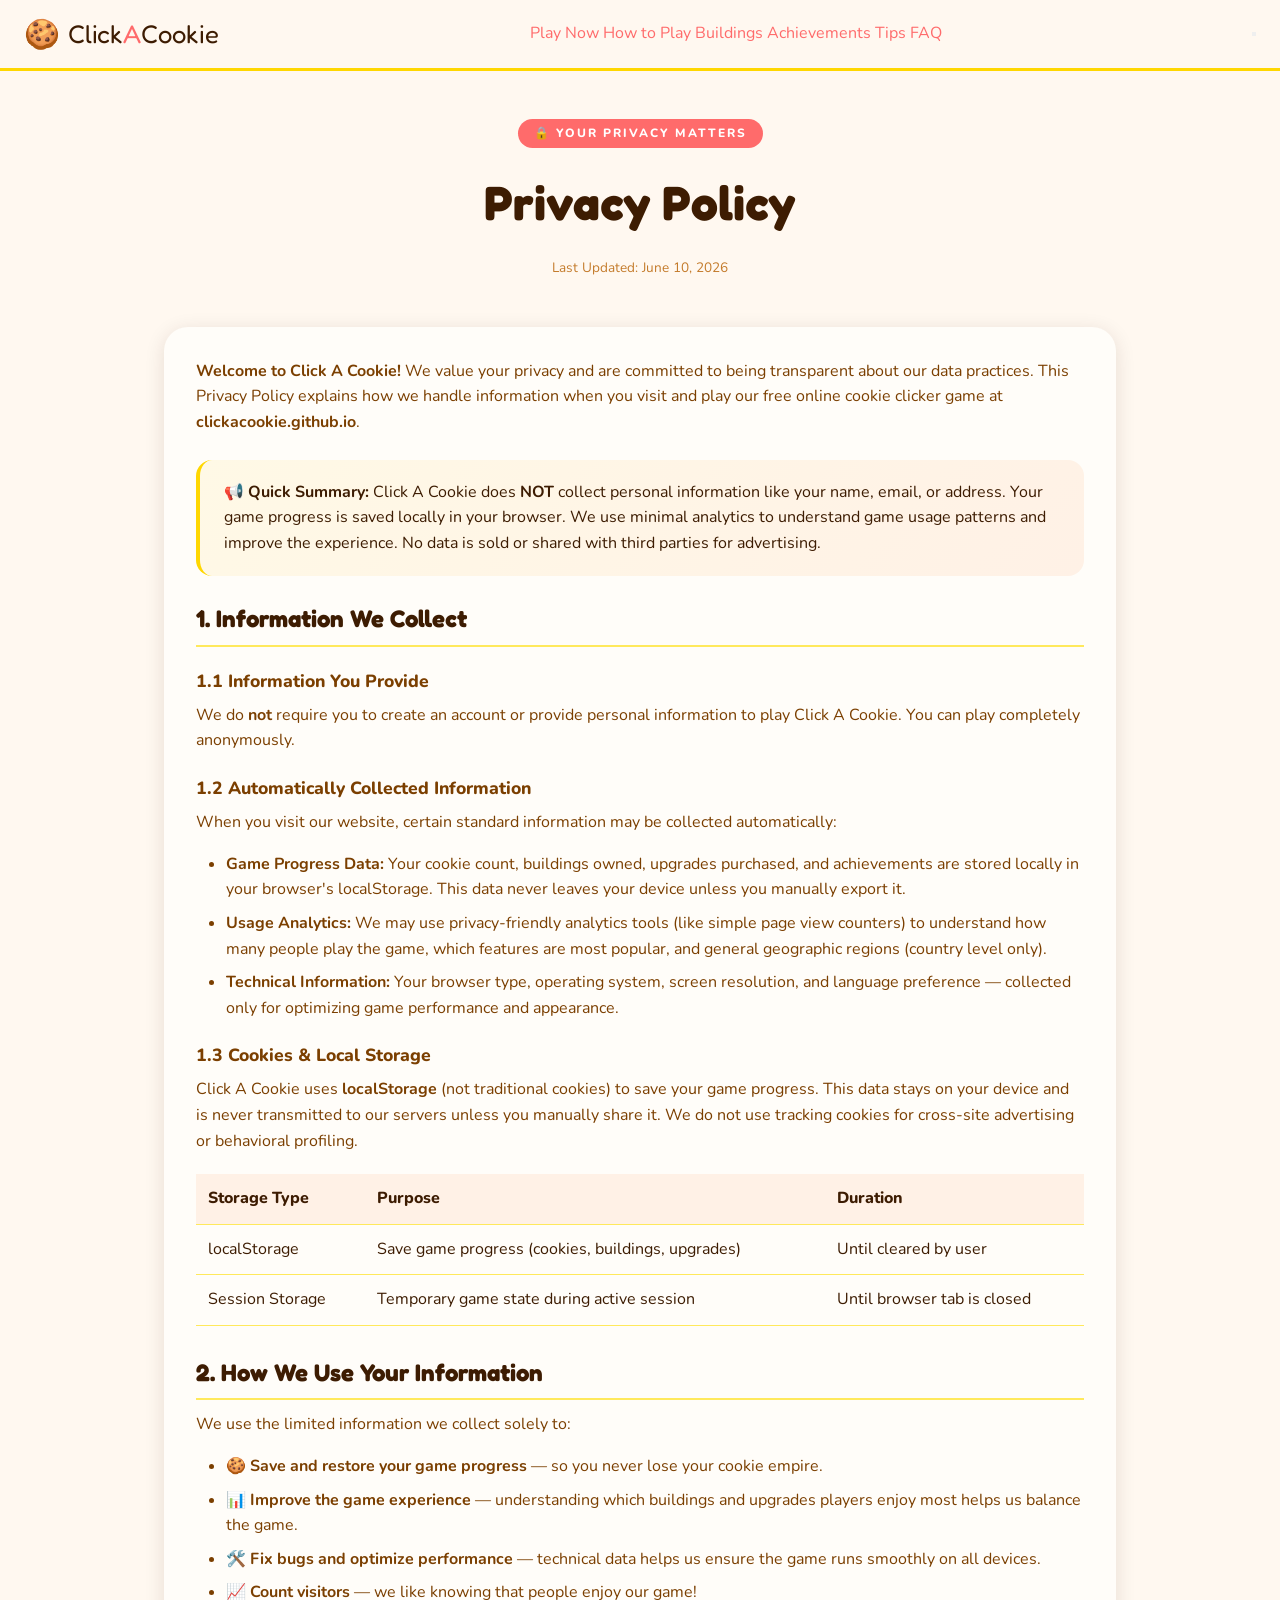
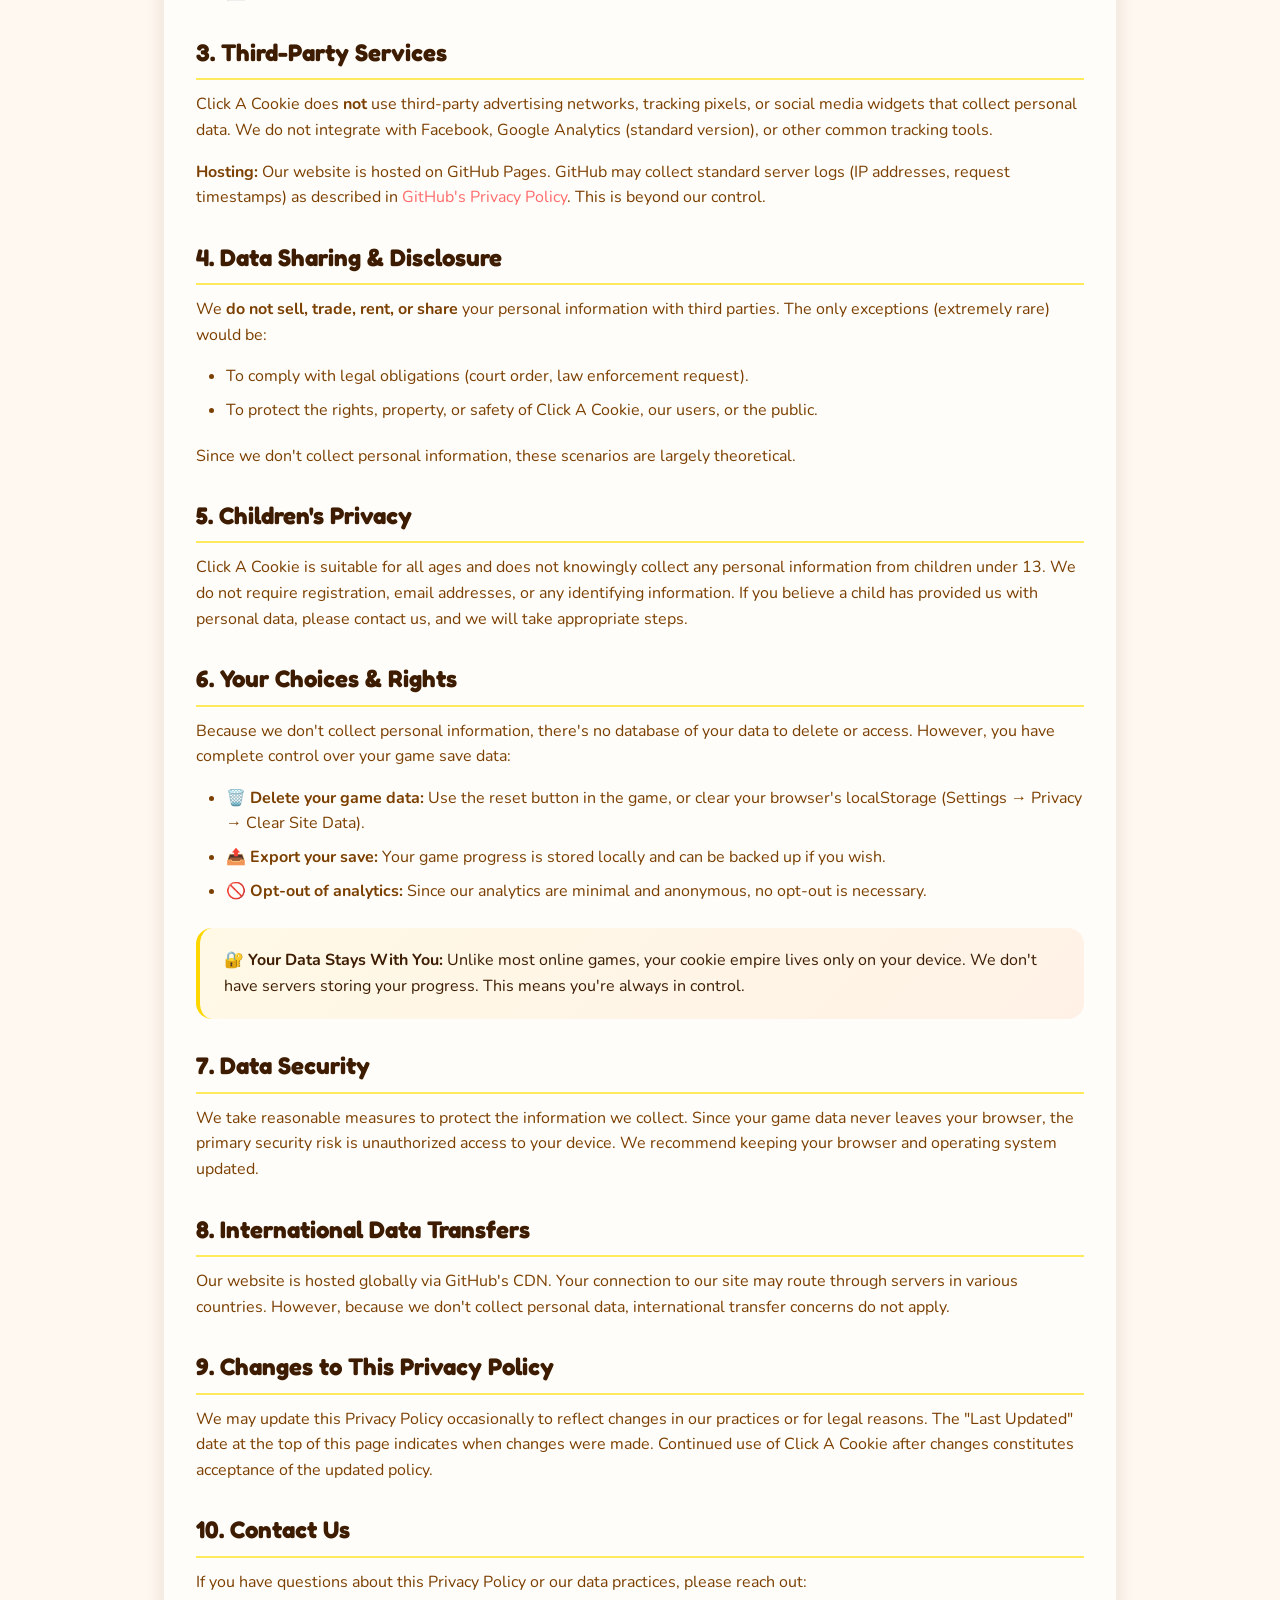
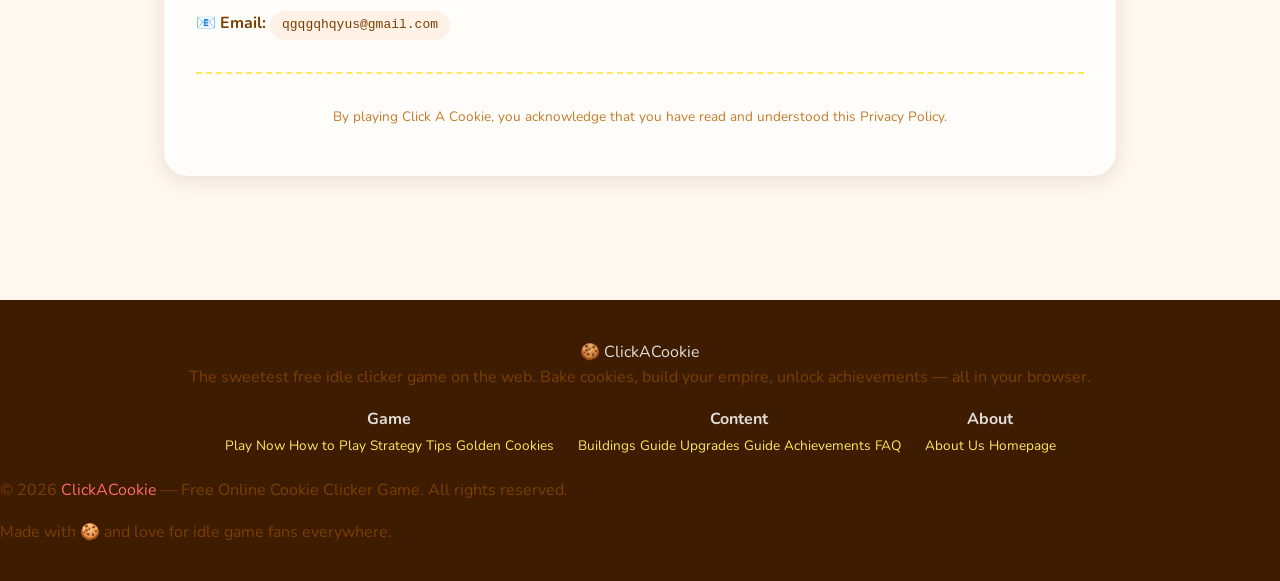
==== privacy.html @ 061d8b6d "Create privacy.html" ====
<!DOCTYPE html>
<html lang="en">
<head>
  <meta charset="UTF-8" />
  <meta name="viewport" content="width=device-width, initial-scale=1.0" />
  <title>Privacy Policy – Click A Cookie</title>
  <meta name="description" content="Privacy policy for Click A Cookie – Learn how we protect your data, what information we collect, and your privacy rights while playing our free online cookie clicker game." />
  <meta name="robots" content="index, follow" />
  <link rel="canonical" href="https://clickacookie.github.io/privacy.html" />
  <link rel="icon" type="image/png" sizes="32x32" href="/favicon.png">

  <!-- Open Graph -->
  <meta property="og:type" content="website" />
  <meta property="og:url" content="https://clickacookie.github.io/privacy.html" />
  <meta property="og:title" content="Privacy Policy – Click A Cookie" />
  <meta property="og:description" content="Read our privacy policy to understand how Click A Cookie handles your data. We respect your privacy and are transparent about our practices." />
  <meta property="og:image" content="https://clickacookie.github.io/og-image.png" />

  <link rel="preconnect" href="https://fonts.googleapis.com" />
  <link rel="preconnect" href="https://fonts.gstatic.com" crossorigin />
  <link href="https://fonts.googleapis.com/css2?family=Fredoka+One&family=Nunito:wght@400;600;700;800&display=swap" rel="stylesheet" />
  <style>
    :root {
      --cream:       #FFF8F0;
      --cream-alt:   #FFF1E6;
      --warm-white:  #FFFDF9;
      --brown-dark:  #3D1C02;
      --brown-mid:   #7B3F00;
      --brown-light: #C47B2B;
      --coral:       #FF6B6B;
      --coral-light: #FF8E8E;
      --pink:        #FF8DC7;
      --gold:        #FFD700;
      --gold-light:  #FFE95C;
      --gold-dark:   #C89B0A;
      --green:       #4CAF50;
      --purple:      #9C27B0;
      --blue:        #4FC3F7;
      --shadow:      rgba(61,28,2,0.12);
      --shadow-lg:   rgba(61,28,2,0.22);
      --radius-sm:   8px;
      --radius-md:   16px;
      --radius-lg:   24px;
      --font-display: 'Fredoka One', cursive;
      --font-body:    'Nunito', sans-serif;
    }

    * { margin: 0; padding: 0; box-sizing: border-box; }
    body {
      font-family: var(--font-body);
      background: var(--cream);
      color: var(--brown-dark);
      line-height: 1.6;
    }
    a { text-decoration: none; color: var(--coral); transition: color 0.2s; }
    a:hover { color: var(--gold-dark); }

    /* Header */
    .site-header {
      position: sticky;
      top: 0;
      z-index: 1000;
      background: var(--cream);
      border-bottom: 3px solid var(--gold);
    }
    .header-inner {
      max-width: 1300px;
      margin: 0 auto;
      padding: 0 24px;
      height: 68px;
      display: flex;
      align-items: center;
      justify-content: space-between;
    }
    .logo {
      display: flex;
      align-items: center;
      gap: 8px;
      font-family: var(--font-display);
      font-size: 1.6rem;
      color: var(--brown-dark);
    }
    .logo-icon { font-size: 1.8rem; animation: spin-slow 8s linear infinite; display: inline-block; }
    .logo-accent { color: var(--coral); }
    .back-link {
      background: var(--cream-alt);
      padding: 8px 18px;
      border-radius: 30px;
      font-weight: 700;
      color: var(--brown-mid);
      transition: all 0.2s;
    }
    .back-link:hover {
      background: var(--coral);
      color: white;
    }

    /* Main Content */
    .privacy-container {
      max-width: 1000px;
      margin: 0 auto;
      padding: 48px 24px 72px;
    }
    .privacy-header {
      text-align: center;
      margin-bottom: 48px;
    }
    .privacy-badge {
      display: inline-block;
      background: var(--coral);
      color: white;
      font-size: 0.75rem;
      font-weight: 800;
      text-transform: uppercase;
      letter-spacing: 2px;
      padding: 5px 16px;
      border-radius: 30px;
      margin-bottom: 16px;
    }
    h1 {
      font-family: var(--font-display);
      font-size: clamp(2rem, 5vw, 3rem);
      color: var(--brown-dark);
      margin-bottom: 16px;
    }
    .last-updated {
      color: var(--brown-light);
      font-size: 0.85rem;
    }
    .privacy-card {
      background: var(--warm-white);
      border-radius: var(--radius-lg);
      padding: 32px;
      box-shadow: 0 4px 20px var(--shadow);
      margin-bottom: 32px;
    }
    h2 {
      font-family: var(--font-display);
      font-size: 1.5rem;
      color: var(--brown-dark);
      margin: 28px 0 12px 0;
      padding-bottom: 6px;
      border-bottom: 2px solid var(--gold-light);
    }
    h2:first-of-type { margin-top: 0; }
    h3 {
      font-size: 1.1rem;
      font-weight: 800;
      color: var(--brown-mid);
      margin: 20px 0 8px 0;
    }
    p {
      margin-bottom: 16px;
      color: var(--brown-mid);
    }
    ul, ol {
      margin: 12px 0 20px 30px;
      color: var(--brown-mid);
    }
    li {
      margin: 8px 0;
    }
    .highlight-box {
      background: linear-gradient(135deg, #FFF9E6, #FFF1E6);
      border-left: 4px solid var(--gold);
      padding: 20px 24px;
      border-radius: var(--radius-md);
      margin: 24px 0;
    }
    .highlight-box p:last-child { margin-bottom: 0; }
    hr {
      border: none;
      border-top: 2px dashed var(--gold-light);
      margin: 32px 0;
    }
    table {
      width: 100%;
      border-collapse: collapse;
      margin: 20px 0;
    }
    th, td {
      padding: 12px;
      text-align: left;
      border-bottom: 1px solid var(--gold-light);
    }
    th {
      background: var(--cream-alt);
      font-weight: 800;
      color: var(--brown-dark);
    }
    .contact-email {
      background: var(--cream-alt);
      display: inline-block;
      padding: 4px 12px;
      border-radius: 20px;
      font-family: monospace;
    }

    /* Footer */
    .site-footer {
      background: var(--brown-dark);
      color: rgba(255,255,255,0.85);
      padding: 40px 0 20px;
      margin-top: 20px;
    }
    .footer-inner {
      max-width: 1100px;
      margin: 0 auto;
      padding: 0 24px;
      text-align: center;
    }
    .footer-links {
      display: flex;
      justify-content: center;
      gap: 24px;
      flex-wrap: wrap;
      margin-bottom: 20px;
    }
    .footer-links a {
      color: var(--gold-light);
      font-size: 0.85rem;
    }
    .footer-links a:hover { color: var(--gold); }
    .copyright {
      font-size: 0.8rem;
      color: rgba(255,255,255,0.45);
    }

    @keyframes spin-slow {
      from { transform: rotate(0deg); }
      to { transform: rotate(360deg); }
    }

    @media (max-width: 768px) {
      .privacy-card { padding: 20px; }
      .privacy-container { padding: 32px 16px 48px; }
      h2 { font-size: 1.3rem; }
      ul, ol { margin-left: 20px; }
    }
  </style>
</head>
<body>

<div id="header-placeholder"></div>

<main class="privacy-container">
  <div class="privacy-header">
    <span class="privacy-badge">🔒 YOUR PRIVACY MATTERS</span>
    <h1>Privacy Policy</h1>
    <p class="last-updated">Last Updated: June 10, 2026</p>
  </div>

  <div class="privacy-card">
    <p><strong>Welcome to Click A Cookie!</strong> We value your privacy and are committed to being transparent about our data practices. This Privacy Policy explains how we handle information when you visit and play our free online cookie clicker game at <strong>clickacookie.github.io</strong>.</p>

    <div class="highlight-box">
      <strong>📢 Quick Summary:</strong> Click A Cookie does <strong>NOT</strong> collect personal information like your name, email, or address. Your game progress is saved locally in your browser. We use minimal analytics to understand game usage patterns and improve the experience. No data is sold or shared with third parties for advertising.
    </div>

    <h2>1. Information We Collect</h2>
    <h3>1.1 Information You Provide</h3>
    <p>We do <strong>not</strong> require you to create an account or provide personal information to play Click A Cookie. You can play completely anonymously.</p>

    <h3>1.2 Automatically Collected Information</h3>
    <p>When you visit our website, certain standard information may be collected automatically:</p>
    <ul>
      <li><strong>Game Progress Data:</strong> Your cookie count, buildings owned, upgrades purchased, and achievements are stored locally in your browser's localStorage. This data never leaves your device unless you manually export it.</li>
      <li><strong>Usage Analytics:</strong> We may use privacy-friendly analytics tools (like simple page view counters) to understand how many people play the game, which features are most popular, and general geographic regions (country level only).</li>
      <li><strong>Technical Information:</strong> Your browser type, operating system, screen resolution, and language preference — collected only for optimizing game performance and appearance.</li>
    </ul>

    <h3>1.3 Cookies & Local Storage</h3>
    <p>Click A Cookie uses <strong>localStorage</strong> (not traditional cookies) to save your game progress. This data stays on your device and is never transmitted to our servers unless you manually share it. We do not use tracking cookies for cross-site advertising or behavioral profiling.</p>

    <table>
      <tr>
        <th>Storage Type</th>
        <th>Purpose</th>
        <th>Duration</th>
      </tr>
      <tr>
        <td>localStorage</td>
        <td>Save game progress (cookies, buildings, upgrades)</td>
        <td>Until cleared by user</td>
      </tr>
      <tr>
        <td>Session Storage</td>
        <td>Temporary game state during active session</td>
        <td>Until browser tab is closed</td>
      </tr>
    </table>

    <h2>2. How We Use Your Information</h2>
    <p>We use the limited information we collect solely to:</p>
    <ul>
      <li>🍪 <strong>Save and restore your game progress</strong> — so you never lose your cookie empire.</li>
      <li>📊 <strong>Improve the game experience</strong> — understanding which buildings and upgrades players enjoy most helps us balance the game.</li>
      <li>🛠️ <strong>Fix bugs and optimize performance</strong> — technical data helps us ensure the game runs smoothly on all devices.</li>
      <li>📈 <strong>Count visitors</strong> — we like knowing that people enjoy our game!</li>
    </ul>

    <h2>3. Third-Party Services</h2>
    <p>Click A Cookie does <strong>not</strong> use third-party advertising networks, tracking pixels, or social media widgets that collect personal data. We do not integrate with Facebook, Google Analytics (standard version), or other common tracking tools.</p>
    <p><strong>Hosting:</strong> Our website is hosted on GitHub Pages. GitHub may collect standard server logs (IP addresses, request timestamps) as described in <a href="https://docs.github.com/en/site-policy/privacy-policies/github-general-privacy-statement" target="_blank" rel="noopener noreferrer">GitHub's Privacy Policy</a>. This is beyond our control.</p>

    <h2>4. Data Sharing & Disclosure</h2>
    <p>We <strong>do not sell, trade, rent, or share</strong> your personal information with third parties. The only exceptions (extremely rare) would be:</p>
    <ul>
      <li>To comply with legal obligations (court order, law enforcement request).</li>
      <li>To protect the rights, property, or safety of Click A Cookie, our users, or the public.</li>
    </ul>
    <p>Since we don't collect personal information, these scenarios are largely theoretical.</p>

    <h2>5. Children's Privacy</h2>
    <p>Click A Cookie is suitable for all ages and does not knowingly collect any personal information from children under 13. We do not require registration, email addresses, or any identifying information. If you believe a child has provided us with personal data, please contact us, and we will take appropriate steps.</p>

    <h2>6. Your Choices & Rights</h2>
    <p>Because we don't collect personal information, there's no database of your data to delete or access. However, you have complete control over your game save data:</p>
    <ul>
      <li>🗑️ <strong>Delete your game data:</strong> Use the reset button in the game, or clear your browser's localStorage (Settings → Privacy → Clear Site Data).</li>
      <li>📤 <strong>Export your save:</strong> Your game progress is stored locally and can be backed up if you wish.</li>
      <li>🚫 <strong>Opt-out of analytics:</strong> Since our analytics are minimal and anonymous, no opt-out is necessary.</li>
    </ul>

    <div class="highlight-box">
      <strong>🔐 Your Data Stays With You:</strong> Unlike most online games, your cookie empire lives only on your device. We don't have servers storing your progress. This means you're always in control.
    </div>

    <h2>7. Data Security</h2>
    <p>We take reasonable measures to protect the information we collect. Since your game data never leaves your browser, the primary security risk is unauthorized access to your device. We recommend keeping your browser and operating system updated.</p>

    <h2>8. International Data Transfers</h2>
    <p>Our website is hosted globally via GitHub's CDN. Your connection to our site may route through servers in various countries. However, because we don't collect personal data, international transfer concerns do not apply.</p>

    <h2>9. Changes to This Privacy Policy</h2>
    <p>We may update this Privacy Policy occasionally to reflect changes in our practices or for legal reasons. The "Last Updated" date at the top of this page indicates when changes were made. Continued use of Click A Cookie after changes constitutes acceptance of the updated policy.</p>

    <h2>10. Contact Us</h2>
    <p>If you have questions about this Privacy Policy or our data practices, please reach out:</p>
    <p><strong>📧 Email:</strong> <span class="contact-email">qgqgqhqyus@gmail.com</span></p>
    

    <hr />

    <p style="font-size: 0.85rem; text-align: center; color: var(--brown-light);">
      By playing Click A Cookie, you acknowledge that you have read and understood this Privacy Policy.
    </p>
  </div>
</main>

  <div id="footer-placeholder"></div>

<script src="js/header.js"></script>
  <script src="js/footer.js"></script>
  <script src="js/game.js"></script>

</body>
</html>
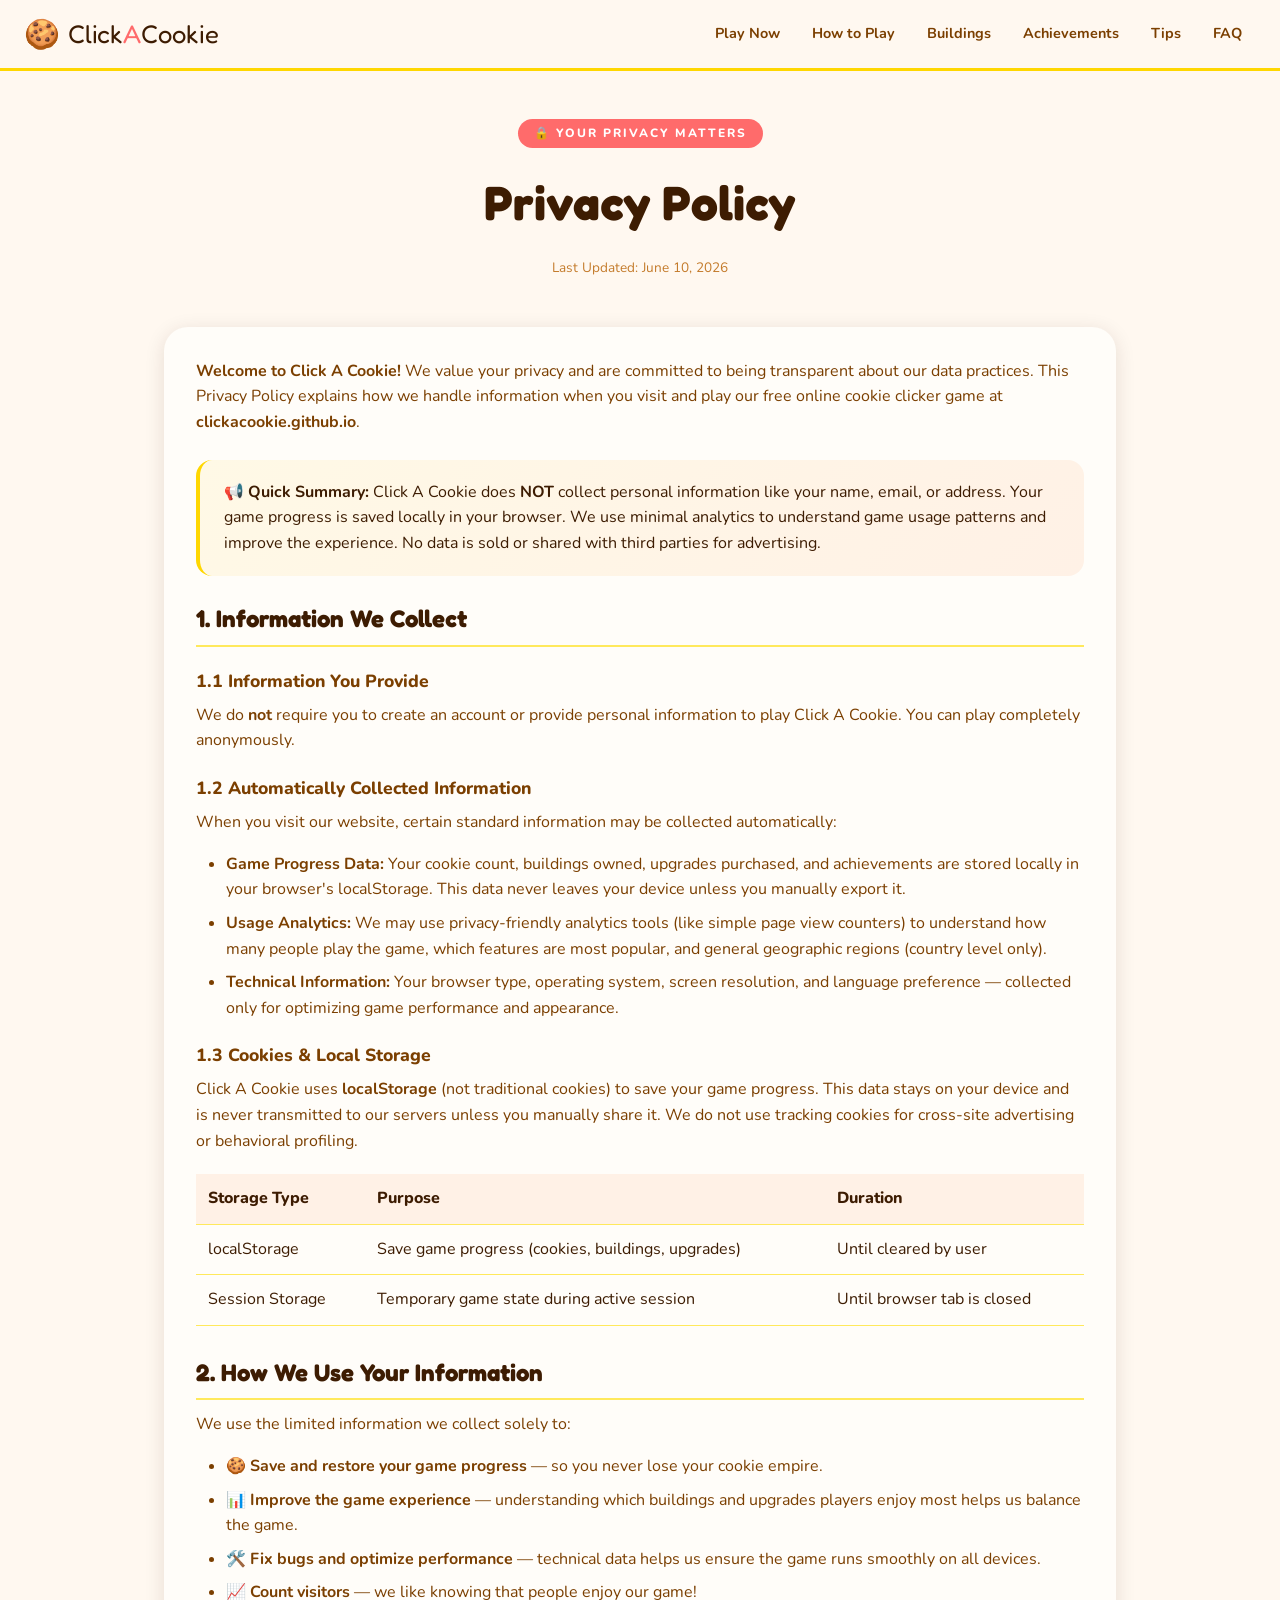
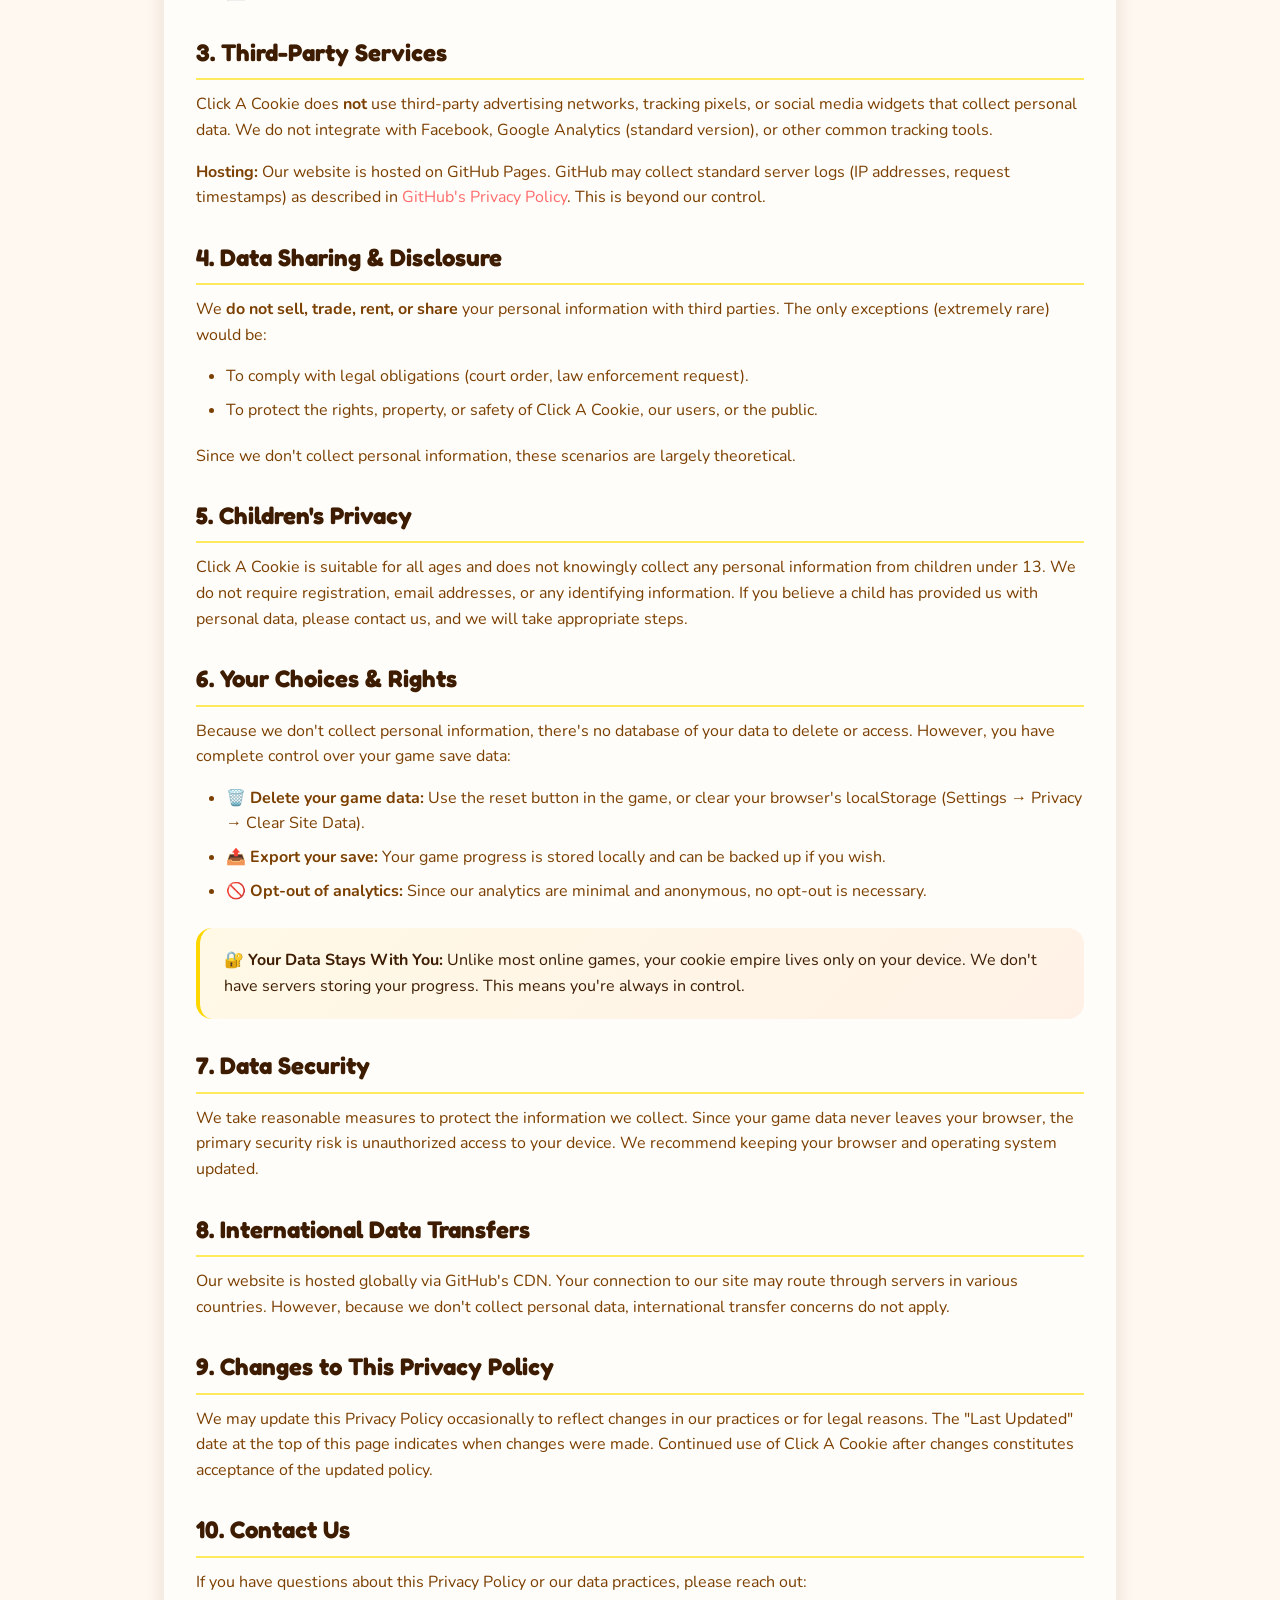
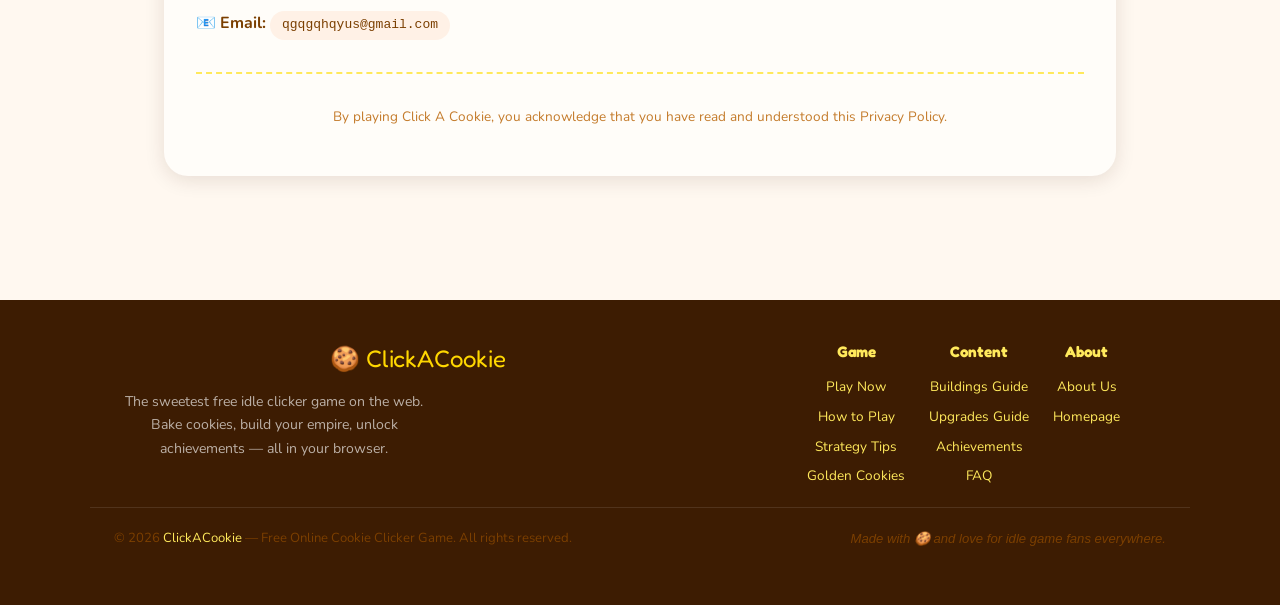
==== commit 1efcb783: "Update privacy.html" ====
--- a/privacy.html
+++ b/privacy.html
@@ -8,6 +8,7 @@
   <meta name="robots" content="index, follow" />
   <link rel="canonical" href="https://clickacookie.github.io/privacy.html" />
   <link rel="icon" type="image/png" sizes="32x32" href="/favicon.png">
+  <link rel="stylesheet" href="css/style.css" />
 
   <!-- Open Graph -->
   <meta property="og:type" content="website" />
--- a/css/style.css
+++ b/css/style.css
@@ -0,0 +1,884 @@
+/* ============================================================
+   CLICK A COOKIE — style.css
+   Palette: Cream bg, coral/pink accents, golden highlights,
+   candy-bright greens & purples, warm browns
+   ============================================================ */
+
+:root {
+  --cream:       #FFF8F0;
+  --cream-alt:   #FFF1E6;
+  --warm-white:  #FFFDF9;
+  --brown-dark:  #3D1C02;
+  --brown-mid:   #7B3F00;
+  --brown-light: #C47B2B;
+  --coral:       #FF6B6B;
+  --coral-light: #FF8E8E;
+  --pink:        #FF8DC7;
+  --pink-light:  #FFB3DA;
+  --gold:        #FFD700;
+  --gold-light:  #FFE95C;
+  --gold-dark:   #C89B0A;
+  --green:       #4CAF50;
+  --green-light: #A8D5A2;
+  --purple:      #9C27B0;
+  --purple-light:#CE93D8;
+  --blue:        #4FC3F7;
+  --shadow:      rgba(61,28,2,0.12);
+  --shadow-lg:   rgba(61,28,2,0.22);
+  --radius-sm:   8px;
+  --radius-md:   16px;
+  --radius-lg:   24px;
+  --radius-xl:   40px;
+  --font-display: 'Fredoka One', cursive;
+  --font-body:    'Nunito', sans-serif;
+}
+
+/* ---- Reset ---- */
+*, *::before, *::after { box-sizing: border-box; margin: 0; padding: 0; }
+html { scroll-behavior: smooth; }
+body {
+  font-family: var(--font-body);
+  background: var(--cream);
+  color: var(--brown-dark);
+  overflow-x: hidden;
+}
+a { text-decoration: none; color: inherit; }
+img { max-width: 100%; display: block; }
+button { cursor: pointer; border: none; background: none; font-family: var(--font-body); }
+
+/* ============================================================
+   HEADER
+   ============================================================ */
+.site-header {
+  position: sticky;
+  top: 0;
+  z-index: 1000;
+  background: var(--cream);
+  border-bottom: 3px solid var(--gold);
+  transition: box-shadow 0.3s;
+}
+.site-header.scrolled {
+  box-shadow: 0 4px 20px var(--shadow-lg);
+}
+.header-inner {
+  max-width: 1300px;
+  margin: 0 auto;
+  padding: 0 24px;
+  height: 68px;
+  display: flex;
+  align-items: center;
+  justify-content: space-between;
+  gap: 16px;
+}
+.logo {
+  display: flex;
+  align-items: center;
+  gap: 8px;
+  font-family: var(--font-display);
+  font-size: 1.6rem;
+  color: var(--brown-dark);
+  text-decoration: none;
+  transition: transform 0.2s;
+}
+.logo:hover { transform: scale(1.05); }
+.logo-icon { font-size: 1.8rem; animation: spin-slow 8s linear infinite; display: inline-block; }
+.logo-accent { color: var(--coral); }
+.main-nav {
+  display: flex;
+  align-items: center;
+  gap: 4px;
+  flex-wrap: wrap;
+}
+.nav-link {
+  padding: 6px 14px;
+  border-radius: 20px;
+  font-weight: 700;
+  font-size: 0.9rem;
+  color: var(--brown-mid);
+  transition: background 0.2s, color 0.2s;
+}
+.nav-link:hover {
+  background: var(--coral);
+  color: #fff;
+}
+.hamburger {
+  display: none;
+  flex-direction: column;
+  gap: 5px;
+  padding: 6px;
+  background: none;
+  border: none;
+  cursor: pointer;
+}
+.hamburger span {
+  display: block;
+  width: 24px;
+  height: 3px;
+  background: var(--brown-dark);
+  border-radius: 2px;
+  transition: all 0.3s;
+}
+.hamburger.is-open span:nth-child(1) { transform: translateY(8px) rotate(45deg); }
+.hamburger.is-open span:nth-child(2) { opacity: 0; }
+.hamburger.is-open span:nth-child(3) { transform: translateY(-8px) rotate(-45deg); }
+
+/* ============================================================
+   GAME SECTION
+   ============================================================ */
+.game-section {
+  background: linear-gradient(135deg, #FFF8F0 0%, #FFF1E6 50%, #FFE4C4 100%);
+  padding: 24px 16px 32px;
+  position: relative;
+  overflow: hidden;
+  min-height: calc(100vh - 68px);
+}
+.game-section::before {
+  content: '';
+  position: absolute;
+  top: -80px; right: -80px;
+  width: 300px; height: 300px;
+  background: radial-gradient(circle, rgba(255,215,0,0.15) 0%, transparent 70%);
+  border-radius: 50%;
+  pointer-events: none;
+}
+.game-container {
+  max-width: 1260px;
+  margin: 0 auto;
+  display: grid;
+  grid-template-columns: 300px 1fr 280px;
+  gap: 20px;
+  align-items: start;
+}
+
+/* ---- Cookie Left Panel ---- */
+.left-panel {
+  display: flex;
+  flex-direction: column;
+  align-items: center;
+  gap: 12px;
+  position: sticky;
+  top: 88px;
+}
+.cookie-stats {
+  text-align: center;
+}
+.cookie-count {
+  font-family: var(--font-display);
+  font-size: 2.2rem;
+  color: var(--brown-dark);
+  line-height: 1.1;
+  word-break: break-all;
+}
+.cookie-label {
+  font-size: 0.85rem;
+  color: var(--brown-mid);
+  font-weight: 600;
+}
+.cps-display {
+  font-size: 0.9rem;
+  font-weight: 700;
+  color: var(--coral);
+  margin-top: 4px;
+}
+.cookie-wrapper {
+  position: relative;
+  width: 200px;
+  height: 200px;
+  display: flex;
+  align-items: center;
+  justify-content: center;
+}
+.cookie-glow {
+  position: absolute;
+  inset: -20px;
+  border-radius: 50%;
+  background: radial-gradient(circle, rgba(255,215,0,0.3) 0%, transparent 70%);
+  animation: pulse-glow 2s ease-in-out infinite;
+}
+.main-cookie {
+  width: 180px;
+  height: 180px;
+  border-radius: 50%;
+  cursor: pointer;
+  user-select: none;
+  transition: transform 0.08s;
+  filter: drop-shadow(0 6px 16px rgba(196,123,43,0.4));
+  -webkit-tap-highlight-color: transparent;
+  animation: float-cookie 4s ease-in-out infinite;
+}
+.main-cookie:active { transform: scale(0.92) rotate(-3deg); }
+#click-particles {
+  position: absolute;
+  inset: 0;
+  pointer-events: none;
+  overflow: visible;
+}
+.click-particle {
+  position: absolute;
+  font-family: var(--font-display);
+  font-size: 1.1rem;
+  color: var(--brown-mid);
+  pointer-events: none;
+  animation: fly-up 0.9s ease-out forwards;
+  text-shadow: 0 1px 3px rgba(0,0,0,0.2);
+}
+.click-stats {
+  font-size: 0.82rem;
+  font-weight: 700;
+  color: var(--brown-mid);
+  display: flex;
+  gap: 8px;
+  align-items: center;
+}
+.stat-sep { color: var(--brown-light); }
+.golden-cookie {
+  position: fixed;
+  font-size: 2.8rem;
+  cursor: pointer;
+  animation: golden-pulse 0.8s ease-in-out infinite, golden-spin 3s linear infinite;
+  z-index: 900;
+  filter: drop-shadow(0 0 12px var(--gold));
+  transition: transform 0.15s;
+  -webkit-tap-highlight-color: transparent;
+}
+.golden-cookie:hover { transform: scale(1.2); }
+.golden-cookie.hidden { display: none; }
+
+/* ---- Middle Panel: Upgrades ---- */
+.middle-panel {
+  background: var(--warm-white);
+  border-radius: var(--radius-lg);
+  padding: 16px;
+  box-shadow: 0 4px 20px var(--shadow);
+  min-height: 400px;
+}
+.panel-header {
+  font-family: var(--font-display);
+  font-size: 1.1rem;
+  color: var(--brown-dark);
+  display: flex;
+  align-items: center;
+  gap: 6px;
+  margin-bottom: 12px;
+  padding-bottom: 10px;
+  border-bottom: 2px dashed var(--gold-light);
+}
+.panel-icon { font-size: 1.1rem; }
+.upgrade-count {
+  margin-left: auto;
+  background: var(--coral);
+  color: #fff;
+  font-size: 0.75rem;
+  font-family: var(--font-body);
+  font-weight: 800;
+  padding: 2px 8px;
+  border-radius: 12px;
+}
+.upgrades-grid {
+  display: grid;
+  grid-template-columns: repeat(auto-fill, minmax(72px, 1fr));
+  gap: 8px;
+}
+.upgrade-btn {
+  display: flex;
+  flex-direction: column;
+  align-items: center;
+  justify-content: center;
+  gap: 4px;
+  padding: 10px 6px;
+  border-radius: var(--radius-md);
+  border: 2px solid transparent;
+  background: var(--cream-alt);
+  font-size: 0.7rem;
+  font-weight: 700;
+  color: var(--brown-dark);
+  text-align: center;
+  transition: all 0.2s;
+  position: relative;
+  min-height: 70px;
+}
+.upgrade-btn .upg-icon { font-size: 1.4rem; }
+.upgrade-btn .upg-cost { font-size: 0.65rem; color: var(--brown-light); font-weight: 800; }
+.upgrade-btn.can-afford {
+  background: linear-gradient(135deg, #FFF9E6, #FFEDAA);
+  border-color: var(--gold);
+  cursor: pointer;
+  box-shadow: 0 2px 8px rgba(255,215,0,0.3);
+}
+.upgrade-btn.can-afford:hover {
+  transform: translateY(-2px) scale(1.04);
+  box-shadow: 0 6px 16px rgba(255,215,0,0.4);
+}
+.upgrade-btn.purchased {
+  background: linear-gradient(135deg, #E8F5E9, #C8E6C9);
+  border-color: var(--green);
+  opacity: 0.7;
+  cursor: default;
+}
+.upgrade-btn.purchased::after {
+  content: '✓';
+  position: absolute;
+  top: 3px; right: 5px;
+  font-size: 0.65rem;
+  color: var(--green);
+  font-weight: 900;
+}
+.upgrade-btn.locked {
+  opacity: 0.4;
+  filter: grayscale(0.5);
+  cursor: not-allowed;
+}
+.upgrades-grid .upg-empty {
+  grid-column: 1 / -1;
+  text-align: center;
+  padding: 20px;
+  color: var(--brown-light);
+  font-style: italic;
+  font-size: 0.85rem;
+}
+/* Achievements strip */
+.achievements-strip {
+  display: flex;
+  gap: 8px;
+  flex-wrap: wrap;
+}
+.ach-badge {
+  font-size: 1.4rem;
+  background: linear-gradient(135deg, #FFF9E6, #FFE082);
+  border: 2px solid var(--gold);
+  border-radius: var(--radius-sm);
+  padding: 5px 8px;
+  cursor: default;
+  animation: bounce-in 0.3s ease-out;
+  position: relative;
+}
+.ach-badge[title]:hover::after {
+  content: attr(title);
+  position: absolute;
+  bottom: calc(100% + 6px);
+  left: 50%;
+  transform: translateX(-50%);
+  background: var(--brown-dark);
+  color: #fff;
+  font-size: 0.72rem;
+  font-family: var(--font-body);
+  padding: 4px 8px;
+  border-radius: 6px;
+  white-space: nowrap;
+  z-index: 10;
+  pointer-events: none;
+}
+.ach-empty {
+  font-style: italic;
+  font-size: 0.82rem;
+  color: var(--brown-light);
+  padding: 8px 0;
+}
+
+/* ---- Right Panel: Shop ---- */
+.right-panel {
+  background: var(--warm-white);
+  border-radius: var(--radius-lg);
+  padding: 16px;
+  box-shadow: 0 4px 20px var(--shadow);
+  position: sticky;
+  top: 88px;
+  max-height: calc(100vh - 120px);
+  overflow-y: auto;
+  scrollbar-width: thin;
+  scrollbar-color: var(--gold-light) transparent;
+}
+.right-panel::-webkit-scrollbar { width: 5px; }
+.right-panel::-webkit-scrollbar-thumb { background: var(--gold-light); border-radius: 3px; }
+.reset-btn {
+  margin-left: auto;
+  background: var(--cream-alt);
+  border: 2px solid var(--coral);
+  color: var(--coral);
+  border-radius: 50%;
+  width: 28px; height: 28px;
+  font-size: 0.9rem;
+  font-weight: 900;
+  display: flex;
+  align-items: center;
+  justify-content: center;
+  transition: all 0.2s;
+}
+.reset-btn:hover { background: var(--coral); color: #fff; transform: rotate(-180deg); }
+.buildings-list { display: flex; flex-direction: column; gap: 6px; }
+.building-btn {
+  display: grid;
+  grid-template-columns: 36px 1fr auto;
+  align-items: center;
+  gap: 8px;
+  padding: 10px 12px;
+  border-radius: var(--radius-md);
+  background: var(--cream-alt);
+  border: 2px solid transparent;
+  font-family: var(--font-body);
+  font-size: 0.82rem;
+  color: var(--brown-dark);
+  transition: all 0.2s;
+  text-align: left;
+  cursor: not-allowed;
+  opacity: 0.5;
+}
+.building-btn.can-afford {
+  background: var(--cream);
+  border-color: var(--gold-light);
+  opacity: 1;
+  cursor: pointer;
+  box-shadow: 0 2px 8px rgba(255,215,0,0.2);
+}
+.building-btn.can-afford:hover {
+  background: linear-gradient(135deg, #FFF9E6, #FFE4AA);
+  border-color: var(--gold);
+  transform: translateX(3px);
+}
+.building-btn.owned { opacity: 1; }
+.building-btn.owned.can-afford { border-color: var(--gold); }
+.building-btn .b-icon { font-size: 1.4rem; line-height: 1; }
+.building-btn .b-info { display: flex; flex-direction: column; gap: 1px; }
+.building-btn .b-name { font-weight: 800; font-size: 0.85rem; }
+.building-btn .b-cps { font-size: 0.7rem; color: var(--brown-light); font-weight: 600; }
+.building-btn .b-right { display: flex; flex-direction: column; align-items: flex-end; gap: 1px; }
+.building-btn .b-cost { font-weight: 800; font-size: 0.78rem; color: var(--brown-mid); }
+.building-btn .b-count {
+  background: var(--coral);
+  color: #fff;
+  font-size: 0.68rem;
+  font-weight: 900;
+  padding: 1px 7px;
+  border-radius: 10px;
+}
+.building-btn.can-afford .b-cost { color: var(--gold-dark); }
+
+/* Toast */
+.toast {
+  position: fixed;
+  bottom: 80px;
+  left: 50%;
+  transform: translateX(-50%);
+  background: var(--brown-dark);
+  color: #fff;
+  padding: 10px 20px;
+  border-radius: 24px;
+  font-weight: 700;
+  font-size: 0.9rem;
+  z-index: 999;
+  box-shadow: 0 4px 16px var(--shadow-lg);
+  opacity: 1;
+  transition: opacity 0.4s;
+  white-space: nowrap;
+}
+.toast.hidden { opacity: 0; pointer-events: none; }
+
+/* Achievement Toast */
+.ach-toast {
+  position: fixed;
+  top: 80px;
+  right: 20px;
+  background: linear-gradient(135deg, #FFF9E6, #FFE082);
+  border: 3px solid var(--gold);
+  border-radius: var(--radius-lg);
+  padding: 12px 18px;
+  z-index: 1100;
+  box-shadow: 0 8px 24px rgba(196,123,43,0.35);
+  animation: slide-in-right 0.5s ease-out;
+}
+.ach-toast.hidden { display: none; }
+.ach-toast-inner { display: flex; align-items: center; gap: 12px; }
+.ach-toast-icon { font-size: 2rem; }
+.ach-toast-title { font-size: 0.7rem; font-weight: 800; color: var(--gold-dark); text-transform: uppercase; letter-spacing: 0.5px; }
+.ach-toast-name { font-family: var(--font-display); font-size: 1rem; color: var(--brown-dark); }
+
+/* ============================================================
+   CONTENT SECTIONS
+   ============================================================ */
+.content-section { padding: 72px 20px; }
+.alt-bg { background: var(--cream-alt); }
+.golden-bg { background: linear-gradient(135deg, #FFF9E6 0%, #FFE082 40%, #FFD54F 100%); }
+.section-inner { max-width: 1100px; margin: 0 auto; }
+.section-tag {
+  display: inline-block;
+  background: var(--coral);
+  color: #fff;
+  font-size: 0.72rem;
+  font-weight: 800;
+  text-transform: uppercase;
+  letter-spacing: 1.5px;
+  padding: 4px 14px;
+  border-radius: 20px;
+  margin-bottom: 12px;
+}
+.section-title {
+  font-family: var(--font-display);
+  font-size: clamp(1.7rem, 4vw, 2.6rem);
+  color: var(--brown-dark);
+  margin-bottom: 14px;
+  line-height: 1.2;
+}
+.section-intro {
+  font-size: 1.05rem;
+  line-height: 1.7;
+  color: var(--brown-mid);
+  max-width: 700px;
+  margin-bottom: 40px;
+}
+
+/* ---- How to Play Steps ---- */
+.steps-grid {
+  display: grid;
+  grid-template-columns: repeat(auto-fill, minmax(280px, 1fr));
+  gap: 20px;
+}
+.step-card {
+  background: var(--warm-white);
+  border-radius: var(--radius-lg);
+  padding: 28px 24px;
+  box-shadow: 0 3px 14px var(--shadow);
+  transition: transform 0.2s, box-shadow 0.2s;
+}
+.step-card:hover { transform: translateY(-4px); box-shadow: 0 8px 24px var(--shadow-lg); }
+.step-emoji { font-size: 2.4rem; margin-bottom: 12px; }
+.step-card h3 { font-family: var(--font-display); font-size: 1.2rem; color: var(--brown-dark); margin-bottom: 8px; }
+.step-card p { font-size: 0.9rem; line-height: 1.65; color: var(--brown-mid); }
+
+/* ---- Buildings Info Grid ---- */
+.buildings-info-grid {
+  display: grid;
+  grid-template-columns: repeat(auto-fill, minmax(180px, 1fr));
+  gap: 14px;
+}
+.building-info-card {
+  background: var(--warm-white);
+  border-radius: var(--radius-md);
+  padding: 18px 14px;
+  box-shadow: 0 2px 10px var(--shadow);
+  text-align: center;
+  transition: transform 0.2s;
+}
+.building-info-card:hover { transform: translateY(-3px); }
+.bi-icon { font-size: 2rem; display: block; margin-bottom: 8px; }
+.building-info-card strong { font-family: var(--font-display); font-size: 1rem; display: block; margin-bottom: 6px; color: var(--brown-dark); }
+.building-info-card p { font-size: 0.82rem; line-height: 1.5; color: var(--brown-mid); }
+
+/* ---- Upgrades Info ---- */
+.upgrades-info-list { display: flex; flex-direction: column; gap: 16px; max-width: 750px; }
+.upgrade-info-row {
+  display: flex;
+  gap: 16px;
+  align-items: flex-start;
+  background: var(--warm-white);
+  border-radius: var(--radius-md);
+  padding: 18px 20px;
+  box-shadow: 0 2px 10px var(--shadow);
+}
+.uir-icon { font-size: 2rem; flex-shrink: 0; margin-top: 2px; }
+.uir-content strong { font-family: var(--font-display); font-size: 1rem; display: block; margin-bottom: 5px; color: var(--brown-dark); }
+.uir-content p { font-size: 0.88rem; line-height: 1.6; color: var(--brown-mid); }
+
+/* ---- Achievements Preview ---- */
+.ach-preview-grid {
+  display: grid;
+  grid-template-columns: repeat(auto-fill, minmax(200px, 1fr));
+  gap: 14px;
+}
+.ach-preview-card {
+  background: var(--warm-white);
+  border-radius: var(--radius-md);
+  padding: 16px;
+  box-shadow: 0 2px 10px var(--shadow);
+  display: flex;
+  align-items: center;
+  gap: 12px;
+  transition: transform 0.2s;
+}
+.ach-preview-card:hover { transform: translateY(-2px); }
+.apc-icon { font-size: 1.8rem; }
+.apc-info strong { font-size: 0.88rem; font-weight: 800; color: var(--brown-dark); display: block; }
+.apc-info span { font-size: 0.78rem; color: var(--brown-mid); }
+
+/* ---- Tips Grid ---- */
+.tips-grid {
+  display: grid;
+  grid-template-columns: repeat(auto-fill, minmax(280px, 1fr));
+  gap: 20px;
+}
+.tip-card {
+  background: var(--warm-white);
+  border-radius: var(--radius-lg);
+  padding: 24px;
+  box-shadow: 0 3px 14px var(--shadow);
+  border-left: 5px solid var(--coral);
+  transition: transform 0.2s;
+}
+.tip-card:hover { transform: translateY(-3px); }
+.tip-number {
+  font-family: var(--font-display);
+  font-size: 2rem;
+  color: var(--coral-light);
+  line-height: 1;
+  margin-bottom: 6px;
+}
+.tip-card h3 { font-family: var(--font-display); font-size: 1.1rem; color: var(--brown-dark); margin-bottom: 8px; }
+.tip-card p { font-size: 0.88rem; line-height: 1.65; color: var(--brown-mid); }
+
+/* ---- Golden Grid ---- */
+.golden-grid {
+  display: grid;
+  grid-template-columns: repeat(auto-fill, minmax(220px, 1fr));
+  gap: 18px;
+  margin-bottom: 24px;
+}
+.golden-info-card {
+  background: rgba(255,255,255,0.7);
+  border-radius: var(--radius-lg);
+  padding: 24px 20px;
+  box-shadow: 0 3px 14px rgba(196,123,43,0.15);
+  text-align: center;
+  transition: transform 0.2s;
+}
+.golden-info-card:hover { transform: translateY(-4px); }
+.gi-icon { font-size: 2.4rem; display: block; margin-bottom: 10px; }
+.golden-info-card h3 { font-family: var(--font-display); font-size: 1.1rem; color: var(--brown-dark); margin-bottom: 8px; }
+.golden-info-card p { font-size: 0.87rem; line-height: 1.6; color: var(--brown-mid); }
+.golden-tip {
+  background: rgba(255,255,255,0.8);
+  border-radius: var(--radius-md);
+  padding: 14px 20px;
+  font-size: 0.92rem;
+  color: var(--brown-mid);
+  line-height: 1.6;
+  border-left: 4px solid var(--gold-dark);
+}
+
+/* ---- FAQ ---- */
+.faq-list { max-width: 780px; display: flex; flex-direction: column; gap: 10px; }
+.faq-item {
+  background: var(--warm-white);
+  border-radius: var(--radius-md);
+  overflow: hidden;
+  box-shadow: 0 2px 8px var(--shadow);
+}
+.faq-q {
+  width: 100%;
+  text-align: left;
+  padding: 16px 20px;
+  font-family: var(--font-body);
+  font-weight: 800;
+  font-size: 0.95rem;
+  color: var(--brown-dark);
+  background: none;
+  border: none;
+  cursor: pointer;
+  display: flex;
+  justify-content: space-between;
+  align-items: center;
+  gap: 10px;
+  transition: background 0.2s;
+}
+.faq-q:hover { background: var(--cream-alt); }
+.faq-arrow { font-size: 0.7rem; color: var(--coral); transition: transform 0.3s; flex-shrink: 0; }
+.faq-q.open .faq-arrow { transform: rotate(-180deg); }
+.faq-a {
+  display: none;
+  padding: 0 20px 16px;
+}
+.faq-a.open { display: block; }
+.faq-a p { font-size: 0.9rem; line-height: 1.7; color: var(--brown-mid); }
+
+/* ---- About ---- */
+.about-inner { display: grid; grid-template-columns: 1fr auto; gap: 40px; align-items: center; }
+.about-text p { font-size: 0.95rem; line-height: 1.75; color: var(--brown-mid); margin-bottom: 16px; }
+.about-stats {
+  display: flex;
+  gap: 20px;
+  flex-wrap: wrap;
+  margin-top: 24px;
+}
+.about-stat { text-align: center; }
+.as-num { font-family: var(--font-display); font-size: 2rem; color: var(--coral); display: block; }
+.as-label { font-size: 0.78rem; font-weight: 800; color: var(--brown-mid); text-transform: uppercase; letter-spacing: 0.5px; }
+.about-visual {
+  position: relative;
+  width: 180px;
+  height: 180px;
+  flex-shrink: 0;
+}
+.cookie-stack { position: relative; width: 100%; height: 100%; }
+.cs-cookie {
+  position: absolute;
+  font-size: 3rem;
+  animation: float-cookie 4s ease-in-out infinite;
+}
+.cs1 { top:0; left:50%; transform:translateX(-50%); animation-delay:0s; }
+.cs2 { top:30%; left:0; animation-delay:0.5s; }
+.cs3 { top:30%; right:0; animation-delay:1s; }
+.cs4 { bottom:10%; left:15%; animation-delay:1.5s; }
+.cs5 { bottom:10%; right:15%; animation-delay:2s; }
+
+/* ============================================================
+   FOOTER
+   ============================================================ */
+.site-footer {
+  background: var(--brown-dark);
+  color: rgba(255,255,255,0.85);
+  padding-top: 48px;
+}
+.footer-inner {
+  max-width: 1100px;
+  margin: 0 auto;
+  padding: 0 24px 32px;
+  display: grid;
+  grid-template-columns: 1.5fr 1fr;
+  gap: 40px;
+}
+.footer-brand .footer-logo {
+  font-family: var(--font-display);
+  font-size: 1.5rem;
+  color: var(--gold);
+  display: block;
+  margin-bottom: 12px;
+}
+.footer-brand p { font-size: 0.88rem; line-height: 1.65; color: rgba(255,255,255,0.65); max-width: 320px; }
+.footer-links { display: flex; gap: 32px; }
+.footer-col { display: flex; flex-direction: column; gap: 8px; }
+.footer-col h4 { font-family: var(--font-display); font-size: 0.95rem; color: var(--gold-light); margin-bottom: 4px; }
+.footer-col a { font-size: 0.85rem; color: rgba(255,255,255,0.65); transition: color 0.2s; }
+.footer-col a:hover { color: var(--gold-light); }
+.footer-bottom {
+  border-top: 1px solid rgba(255,255,255,0.1);
+  max-width: 1100px;
+  margin: 0 auto;
+  padding: 20px 24px;
+  display: flex;
+  justify-content: space-between;
+  align-items: center;
+  flex-wrap: wrap;
+  gap: 8px;
+  font-size: 0.82rem;
+  color: rgba(255,255,255,0.45);
+}
+.footer-bottom a { color: var(--gold-light); }
+.footer-bottom a:hover { color: var(--gold); }
+.footer-tagline { font-style: italic; }
+
+/* ============================================================
+   ANIMATIONS
+   ============================================================ */
+@keyframes spin-slow {
+  from { transform: rotate(0deg); }
+  to   { transform: rotate(360deg); }
+}
+@keyframes pulse-glow {
+  0%, 100% { opacity: 0.4; transform: scale(1); }
+  50%       { opacity: 0.85; transform: scale(1.12); }
+}
+@keyframes float-cookie {
+  0%, 100% { transform: translateY(0px); }
+  50%       { transform: translateY(-10px); }
+}
+@keyframes fly-up {
+  0%   { opacity: 1; transform: translateY(0) scale(1); }
+  80%  { opacity: 0.7; }
+  100% { opacity: 0; transform: translateY(-70px) scale(0.6); }
+}
+@keyframes golden-pulse {
+  0%, 100% { filter: drop-shadow(0 0 8px var(--gold)); }
+  50%       { filter: drop-shadow(0 0 20px var(--gold)) drop-shadow(0 0 30px #fff700); }
+}
+@keyframes golden-spin {
+  0%   { transform: rotate(0deg) scale(1); }
+  50%  { transform: rotate(180deg) scale(1.1); }
+  100% { transform: rotate(360deg) scale(1); }
+}
+@keyframes bounce-in {
+  0%   { transform: scale(0); opacity: 0; }
+  70%  { transform: scale(1.15); }
+  100% { transform: scale(1); opacity: 1; }
+}
+@keyframes slide-in-right {
+  from { transform: translateX(120%); opacity: 0; }
+  to   { transform: translateX(0); opacity: 1; }
+}
+@keyframes frenzy-bg {
+  0%, 100% { background-position: 0% 50%; }
+  50%       { background-position: 100% 50%; }
+}
+
+/* Frenzy mode */
+body.frenzy .game-section {
+  background: linear-gradient(135deg, #FFF8F0, #FFE4C4, #FFD700, #FF8DC7, #FFF8F0);
+  background-size: 300% 300%;
+  animation: frenzy-bg 2s ease infinite;
+}
+body.frenzy .main-cookie {
+  filter: drop-shadow(0 0 20px var(--gold)) drop-shadow(0 0 40px #FF8DC7);
+}
+
+/* ============================================================
+   RESPONSIVE
+   ============================================================ */
+@media (max-width: 1024px) {
+  .game-container {
+    grid-template-columns: 260px 1fr 260px;
+    gap: 14px;
+  }
+}
+@media (max-width: 860px) {
+  .game-container {
+    grid-template-columns: 1fr 1fr;
+    grid-template-rows: auto auto;
+  }
+  .left-panel {
+    grid-column: 1 / -1;
+    position: static;
+    flex-direction: row;
+    flex-wrap: wrap;
+    justify-content: center;
+  }
+  .right-panel { position: static; max-height: none; }
+  .about-inner { grid-template-columns: 1fr; }
+  .about-visual { display: none; }
+  .footer-inner { grid-template-columns: 1fr; }
+  .footer-links { flex-wrap: wrap; gap: 24px; }
+}
+@media (max-width: 600px) {
+  .game-container {
+    grid-template-columns: 1fr;
+  }
+  .left-panel {
+    flex-direction: column;
+    align-items: center;
+  }
+  .cookie-wrapper { width: 160px; height: 160px; }
+  .main-cookie { width: 140px; height: 140px; }
+  .hamburger { display: flex; }
+  .main-nav {
+    display: none;
+    position: absolute;
+    top: 68px;
+    left: 0; right: 0;
+    background: var(--cream);
+    border-bottom: 3px solid var(--gold);
+    padding: 12px 20px 20px;
+    flex-direction: column;
+    align-items: flex-start;
+    gap: 6px;
+    box-shadow: 0 8px 20px var(--shadow-lg);
+  }
+  .main-nav.nav-open { display: flex; }
+  .nav-link { font-size: 1rem; width: 100%; padding: 10px 16px; }
+  .content-section { padding: 48px 16px; }
+  .footer-bottom { flex-direction: column; text-align: center; }
+}
+@media (max-width: 360px) {
+  .cookie-count { font-size: 1.6rem; }
+  .game-section { padding: 16px 10px 24px; }
+}
+
+/* ---- Reduced Motion ---- */
+@media (prefers-reduced-motion: reduce) {
+  *, *::before, *::after { animation-duration: 0.01ms !important; transition-duration: 0.01ms !important; }
+}
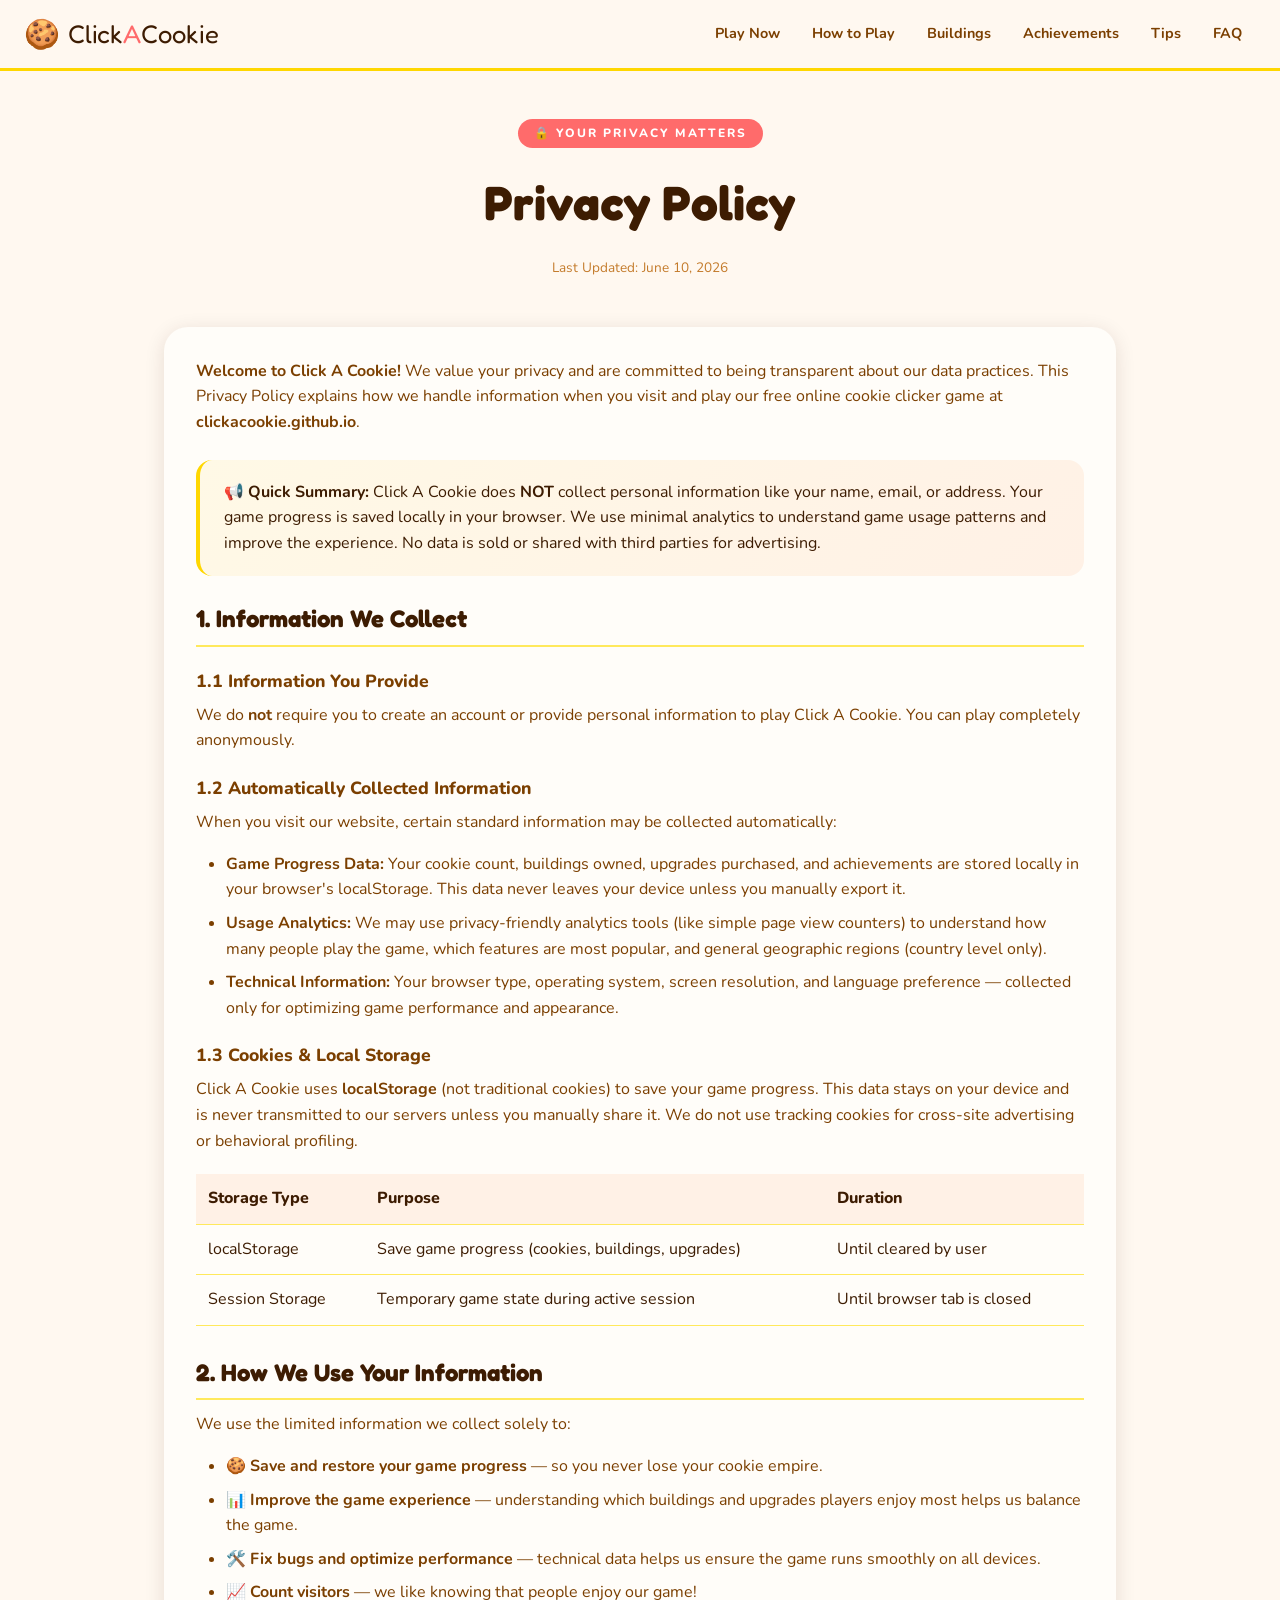
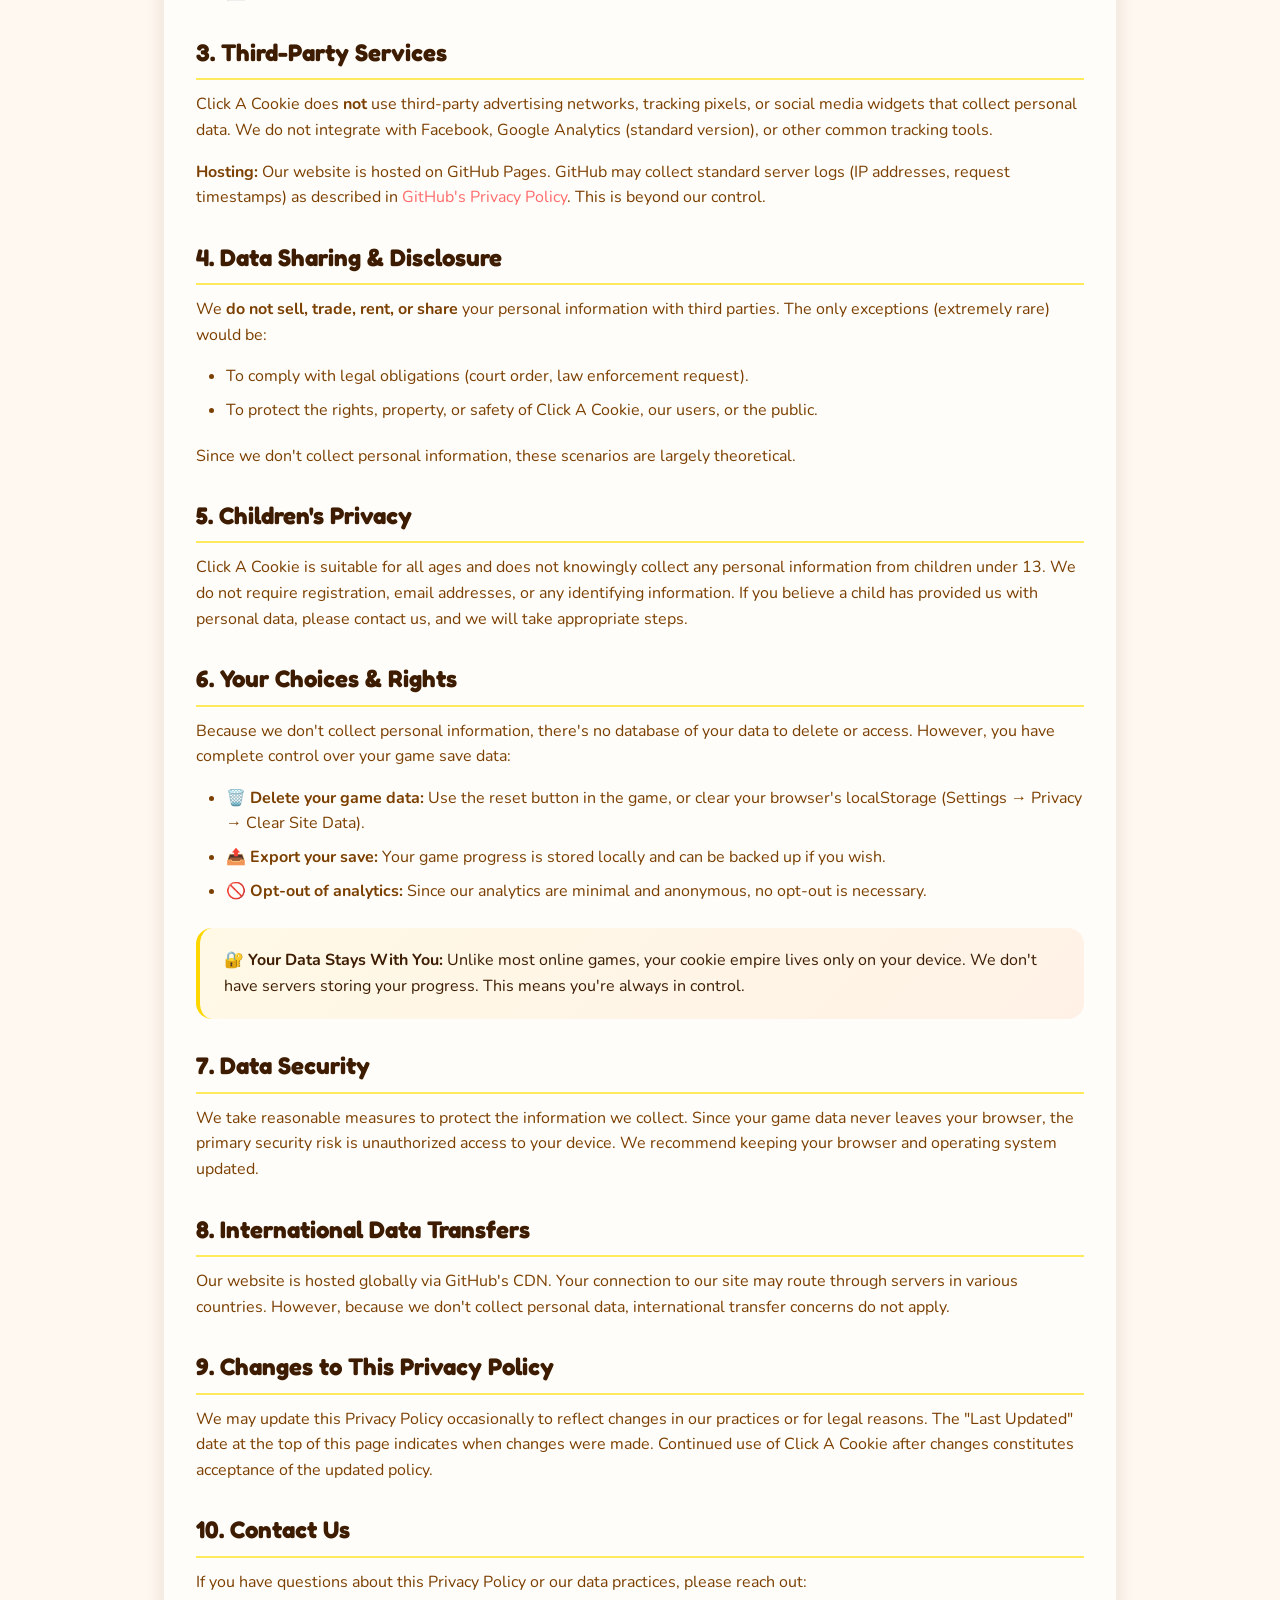
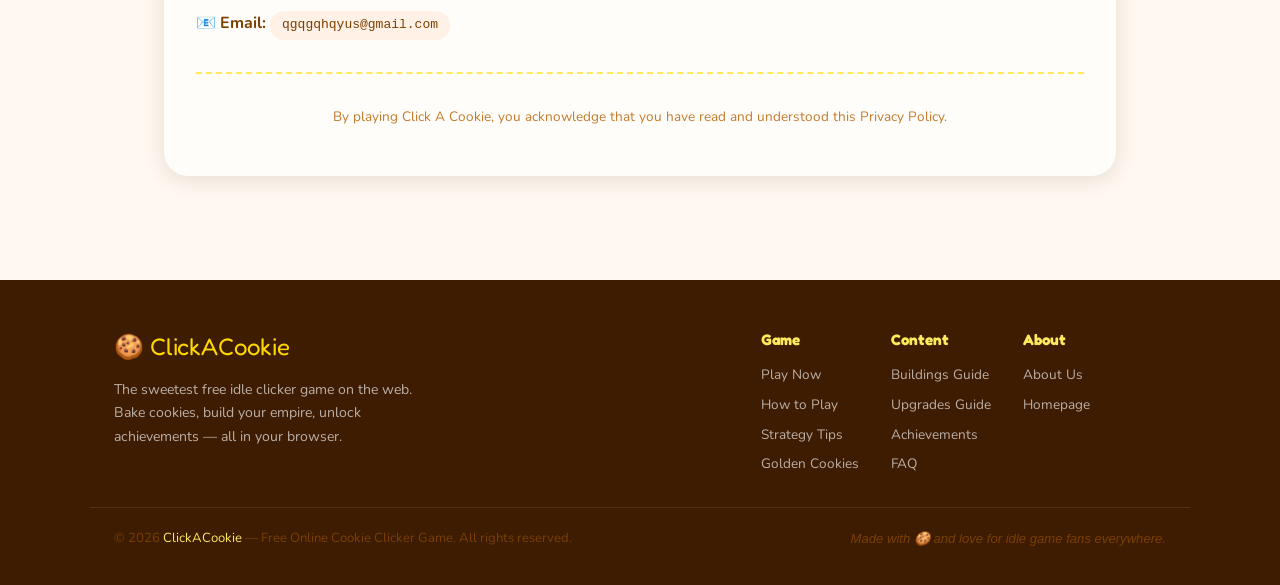
==== commit 2efc035b: "Update privacy.html" ====
--- a/privacy.html
+++ b/privacy.html
@@ -198,35 +198,7 @@
     }
 
     /* Footer */
-    .site-footer {
-      background: var(--brown-dark);
-      color: rgba(255,255,255,0.85);
-      padding: 40px 0 20px;
-      margin-top: 20px;
-    }
-    .footer-inner {
-      max-width: 1100px;
-      margin: 0 auto;
-      padding: 0 24px;
-      text-align: center;
-    }
-    .footer-links {
-      display: flex;
-      justify-content: center;
-      gap: 24px;
-      flex-wrap: wrap;
-      margin-bottom: 20px;
-    }
-    .footer-links a {
-      color: var(--gold-light);
-      font-size: 0.85rem;
-    }
-    .footer-links a:hover { color: var(--gold); }
-    .copyright {
-      font-size: 0.8rem;
-      color: rgba(255,255,255,0.45);
-    }
-
+    
     @keyframes spin-slow {
       from { transform: rotate(0deg); }
       to { transform: rotate(360deg); }
